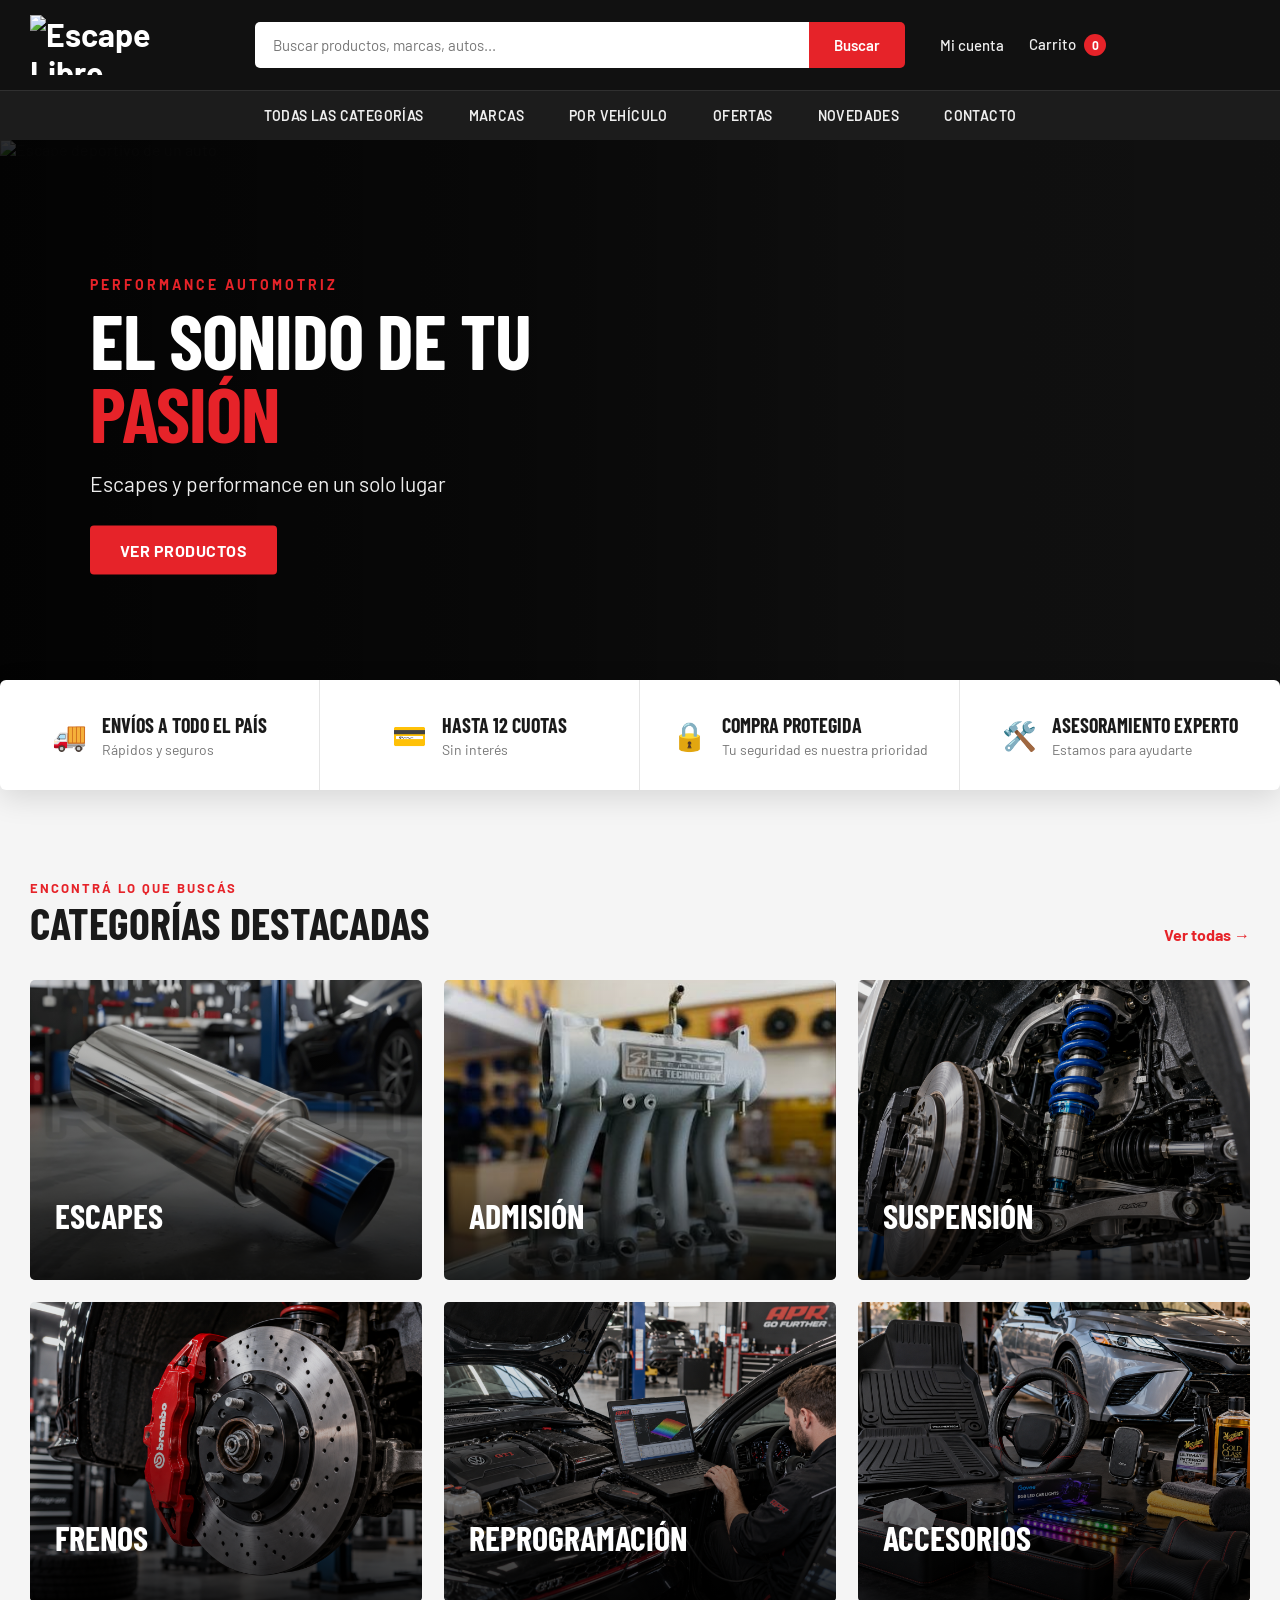
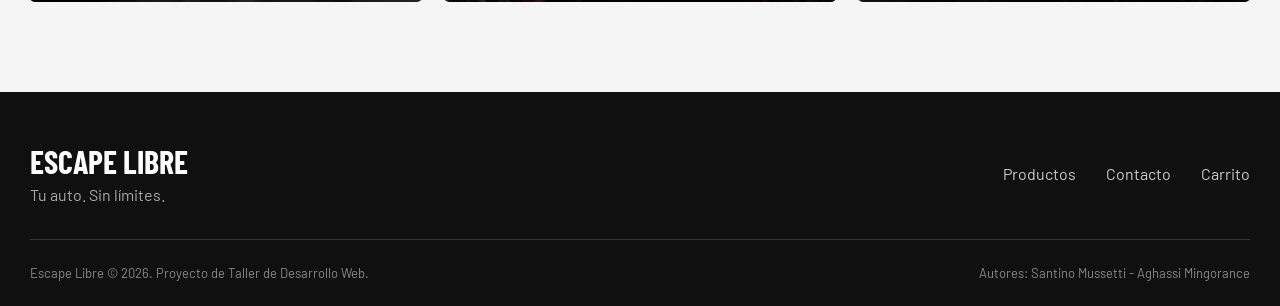
==== primera-entrega/index.html @ 4a18a271 "Correccion imagenes" ====
<!DOCTYPE html>
<html lang="es">

<head>
    <meta charset="UTF-8">

    <meta
        name="viewport"
        content="width=device-width, initial-scale=1.0"
    >

    <meta
        name="author"
        content="Santino Mussetti - Aghassi Mingorance"
    >

    <meta
        name="description"
        content="Escape Libre: tienda online de partes de autos para modificaciones. Escapes, admisión, suspensión, frenos, reprogramación y accesorios."
    >

    <meta
        name="keywords"
        content="partes de autos, modificaciones, tuning, escapes, suspensión, frenos, accesorios"
    >

    <title>Escape Libre | Tu auto. Sin límites</title>

    <link
        rel="icon"
        type="image/png"
        href="imagenes/favicon.png"
    >

    <link
        rel="preconnect"
        href="https://fonts.googleapis.com"
    >

    <link
        rel="preconnect"
        href="https://fonts.gstatic.com"
        crossorigin
    >

    <link
        href="https://fonts.googleapis.com/css2?family=Barlow+Condensed:wght@600;700&family=Barlow:wght@400;500;600;700&display=swap"
        rel="stylesheet"
    >

    <link
        rel="stylesheet"
        href="styles.css"
    >
</head>


<body>

    <div id="contenedor">


        <!-- HEADER -->

        <header id="cabecera">

            <div class="barra-superior">

                <h1 class="logo">

                    <a href="index.html">

                        <img
                            src="imagenes/logo-escape-libre.png"
                            alt="Escape Libre"
                        >

                    </a>

                </h1>


                <div class="buscador">

                    <label
                        class="solo-lectores"
                        for="busqueda"
                    >
                        Buscar productos, marcas o autos
                    </label>

                    <input
                        type="text"
                        id="busqueda"
                        name="busqueda"
                        placeholder="Buscar productos, marcas, autos..."
                    >

                    <button type="button">
                        Buscar
                    </button>

                </div>


                <div class="acciones">

                    <a href="contacto.html">
                        Mi cuenta
                    </a>

                    <a href="carrito.html">

                        Carrito

                        <span id="contador-carrito">
                            0
                        </span>

                    </a>

                </div>

            </div>


            <nav id="menu">

                <a href="catalogo.html">
                    Todas las categorías
                </a>

                <a href="catalogo.html">
                    Marcas
                </a>

                <a href="catalogo.html">
                    Por vehículo
                </a>

                <a href="catalogo.html">
                    Ofertas
                </a>

                <a href="catalogo.html">
                    Novedades
                </a>

                <a href="contacto.html">
                    Contacto
                </a>

            </nav>

        </header>



        <!-- CONTENIDO PRINCIPAL -->

        <main>


            <!-- PORTADA -->

            <section id="portada">

                <div class="portada-imagen">

                    <img
                        src="imagenes/banner-escapes-portada.jpg"
                        alt="Escape deportivo de un auto"
                    >

                </div>


                <div class="portada-overlay"></div>


                <div class="portada-texto">

                    <p class="portada-subtitulo">
                        PERFORMANCE AUTOMOTRIZ
                    </p>

                    <h2>
                        El sonido de tu
                        <span class="resaltado">
                            pasión
                        </span>
                    </h2>

                    <p class="portada-descripcion">
                        Escapes y performance en un solo lugar
                    </p>

                    <a
                        class="boton"
                        href="catalogo.html"
                    >
                        Ver productos
                    </a>

                </div>

            </section>



            <!-- BENEFICIOS -->

            <section id="beneficios">

                <div class="beneficio">

                    <div class="beneficio-icono">
                        🚚
                    </div>

                    <div>

                        <h3>
                            Envíos a todo el país
                        </h3>

                        <p>
                            Rápidos y seguros
                        </p>

                    </div>

                </div>


                <div class="beneficio">

                    <div class="beneficio-icono">
                        💳
                    </div>

                    <div>

                        <h3>
                            Hasta 12 cuotas
                        </h3>

                        <p>
                            Sin interés
                        </p>

                    </div>

                </div>


                <div class="beneficio">

                    <div class="beneficio-icono">
                        🔒
                    </div>

                    <div>

                        <h3>
                            Compra protegida
                        </h3>

                        <p>
                            Tu seguridad es nuestra prioridad
                        </p>

                    </div>

                </div>


                <div class="beneficio">

                    <div class="beneficio-icono">
                        🛠️
                    </div>

                    <div>

                        <h3>
                            Asesoramiento experto
                        </h3>

                        <p>
                            Estamos para ayudarte
                        </p>

                    </div>

                </div>

            </section>



            <!-- CATEGORIAS -->

            <section id="categorias">

                <div class="encabezado-seccion">

                    <div>

                        <p class="etiqueta-seccion">
                            ENCONTRÁ LO QUE BUSCÁS
                        </p>

                        <h2>
                            Categorías destacadas
                        </h2>

                    </div>


                    <a
                        class="ver-todas"
                        href="catalogo.html"
                    >
                        Ver todas →
                    </a>

                </div>



                <div class="categorias-lista">


                    <!-- ESCAPES -->

                    <a
                        class="categoria"
                        href="catalogo.html"
                    >

                        <img
                            src="imagenes/Categoria Escape.png"
                            alt="Escapes deportivos"
                        >

                        <div class="categoria-sombra"></div>

                        <div class="categoria-contenido">

                            <h3>
                                Escapes
                            </h3>

                            <p>
                                Ver productos →
                            </p>

                        </div>

                    </a>



                    <!-- ADMISION -->

                    <a
                        class="categoria"
                        href="catalogo.html"
                    >

                        <img
                            src="imagenes/Categoria Admision.png"
                            alt="Admisión deportiva"
                            >

                        <div class="categoria-sombra"></div>

                        <div class="categoria-contenido">

                            <h3>
                                Admisión
                            </h3>

                            <p>
                                Ver productos →
                            </p>

                        </div>

                    </a>



                    <!-- SUSPENSION -->

                    <a
                        class="categoria"
                        href="catalogo.html"
                    >

                        <img
                            src="imagenes/Categoria Suspension.png"
                            alt="Suspensión deportiva"
                        >

                        <div class="categoria-sombra"></div>

                        <div class="categoria-contenido">

                            <h3>
                                Suspensión
                            </h3>

                            <p>
                                Ver productos →
                            </p>

                        </div>

                    </a>



                    <!-- FRENOS -->

                    <a
                        class="categoria"
                        href="catalogo.html"
                    >

                        <img
                            src="imagenes/Categoria Frenos.png"
                            alt="Sistema de frenos deportivos"
                        >

                        <div class="categoria-sombra"></div>

                        <div class="categoria-contenido">

                            <h3>
                                Frenos
                            </h3>

                            <p>
                                Ver productos →
                            </p>

                        </div>

                    </a>



                    <!-- REPROGRAMACION -->

                    <a
                        class="categoria"
                        href="catalogo.html"
                    >

                        <img
                            src="imagenes/Categoria Reprogramación.png"
                            alt="Reprogramación de motor"
                        >

                        <div class="categoria-sombra"></div>

                        <div class="categoria-contenido">

                            <h3>
                                Reprogramación
                            </h3>

                            <p>
                                Ver productos →
                            </p>

                        </div>

                    </a>



                    <!-- ACCESORIOS -->

                    <a
                        class="categoria"
                        href="catalogo.html"
                    >

                        <img
                            src="imagenes/Categoria Accesorios.png"
                            alt="Accesorios para autos"
                        >

                        <div class="categoria-sombra"></div>

                        <div class="categoria-contenido">

                            <h3>
                                Accesorios
                            </h3>

                            <p>
                                Ver productos →
                            </p>

                        </div>

                    </a>


                </div>

            </section>


        </main>



        <!-- FOOTER -->

        <footer id="pie">

            <div class="footer-contenido">

                <div>

                    <h3>
                        Escape Libre
                    </h3>

                    <p>
                        Tu auto. Sin límites.
                    </p>

                </div>


                <div class="footer-links">

                    <a href="catalogo.html">
                        Productos
                    </a>

                    <a href="contacto.html">
                        Contacto
                    </a>

                    <a href="carrito.html">
                        Carrito
                    </a>

                </div>

            </div>


            <div class="footer-inferior">

                <p>
                    Escape Libre &copy; 2026.
                    Proyecto de Taller de Desarrollo Web.
                </p>

                <p>
                    Autores:
                    Santino Mussetti - Aghassi Mingorance
                </p>

            </div>

        </footer>


    </div>

</body>

</html>
---- primera-entrega/styles.css ----
/* =========================================
   ESTILOS GENERALES
========================================= */

* {
    margin: 0;
    padding: 0;
    box-sizing: border-box;
}


html {
    scroll-behavior: smooth;
}


body {

    font-family: "Barlow", sans-serif;

    background-color: #f5f5f5;

    color: #1a1a1a;

}


a {

    text-decoration: none;

    color: inherit;

}


img {

    display: block;

    max-width: 100%;

}


button,
input {

    font-family: inherit;

}


#contenedor {

    width: 100%;

    min-height: 100vh;

}


.solo-lectores {

    position: absolute;

    width: 1px;

    height: 1px;

    padding: 0;

    margin: -1px;

    overflow: hidden;

    clip: rect(0, 0, 0, 0);

    white-space: nowrap;

    border: 0;

}



/* =========================================
   HEADER
========================================= */

#cabecera {

    background-color: #111111;

    color: white;

}


.barra-superior {

    max-width: 1300px;

    margin: 0 auto;

    min-height: 90px;

    padding: 15px 30px;

    display: flex;

    align-items: center;

    gap: 35px;

}



/* LOGO */

.logo {

    width: 190px;

    flex-shrink: 0;

}


.logo img {

    width: 100%;

    max-height: 60px;

    object-fit: contain;

}



/* =========================================
   BUSCADOR
========================================= */

.buscador {

    flex: 1;

    display: flex;

    max-width: 650px;

}


.buscador input {

    width: 100%;

    padding: 14px 18px;

    border: none;

    outline: none;

    background-color: white;

    color: #222;

    border-radius: 5px 0 0 5px;

    font-size: 15px;

}


.buscador input::placeholder {

    color: #777;

}


.buscador button {

    padding: 14px 25px;

    border: none;

    background-color: #e62329;

    color: white;

    font-size: 15px;

    font-weight: 600;

    cursor: pointer;

    border-radius: 0 5px 5px 0;

    transition: background-color 0.2s;

}


.buscador button:hover {

    background-color: #c8181e;

}



/* =========================================
   CUENTA Y CARRITO
========================================= */

.acciones {

    display: flex;

    align-items: center;

    gap: 25px;

    white-space: nowrap;

}


.acciones a {

    color: #eeeeee;

    font-size: 15px;

    font-weight: 500;

    transition: color 0.2s;

}


.acciones a:hover {

    color: #e62329;

}


#contador-carrito {

    display: inline-flex;

    align-items: center;

    justify-content: center;

    min-width: 22px;

    height: 22px;

    margin-left: 5px;

    padding: 3px 6px;

    border-radius: 50%;

    background-color: #e62329;

    color: white;

    font-size: 12px;

    font-weight: 700;

}



/* =========================================
   MENU
========================================= */

#menu {

    min-height: 50px;

    padding: 0 25px;

    background-color: #1c1c1c;

    border-top: 1px solid #303030;

    display: flex;

    align-items: center;

    justify-content: center;

    gap: 45px;

}


#menu a {

    position: relative;

    padding: 16px 0;

    color: #eeeeee;

    font-size: 14px;

    font-weight: 600;

    text-transform: uppercase;

    letter-spacing: 0.4px;

    transition: color 0.2s;

}


#menu a:hover {

    color: #e62329;

}


#menu a::after {

    content: "";

    position: absolute;

    left: 0;

    bottom: 10px;

    width: 0;

    height: 2px;

    background-color: #e62329;

    transition: width 0.25s;

}


#menu a:hover::after {

    width: 100%;

}



/* =========================================
   PORTADA
========================================= */

#portada {

    position: relative;

    width: 100%;

    height: 570px;

    overflow: hidden;

    background-color: #111;

}


.portada-imagen {

    width: 100%;

    height: 100%;

}


.portada-imagen img {

    width: 100%;

    height: 100%;

    object-fit: cover;

    object-position: center;

}


.portada-overlay {

    position: absolute;

    inset: 0;

    background:
        linear-gradient(
            90deg,
            rgba(0, 0, 0, 0.82) 0%,
            rgba(0, 0, 0, 0.55) 38%,
            rgba(0, 0, 0, 0.15) 70%,
            rgba(0, 0, 0, 0.05) 100%
        );

}


.portada-texto {

    position: absolute;

    top: 50%;

    left: max(7%, calc((100% - 1300px) / 2 + 30px));

    transform: translateY(-50%);

    max-width: 700px;

    color: white;

    z-index: 2;

}


.portada-subtitulo {

    margin-bottom: 10px;

    color: #e62329;

    font-size: 14px;

    font-weight: 700;

    letter-spacing: 3px;

}


.portada-texto h2 {

    max-width: 700px;

    font-family: "Barlow Condensed", sans-serif;

    font-size: clamp(48px, 6vw, 82px);

    line-height: 0.95;

    text-transform: uppercase;

    letter-spacing: -1px;

}


.resaltado {

    display: block;

    color: #e62329;

}


.portada-descripcion {

    margin: 22px 0 30px;

    color: #eeeeee;

    font-size: 21px;

}


.boton {

    display: inline-block;

    padding: 15px 30px;

    background-color: #e62329;

    color: white;

    border-radius: 4px;

    font-weight: 700;

    text-transform: uppercase;

    letter-spacing: 0.5px;

    transition:
        background-color 0.2s,
        transform 0.2s;

}


.boton:hover {

    background-color: #c8181e;

    transform: translateY(-2px);

}



/* =========================================
   BENEFICIOS
========================================= */

#beneficios {

    max-width: 1300px;

    margin: -30px auto 0;

    position: relative;

    z-index: 3;

    display: grid;

    grid-template-columns: repeat(4, 1fr);

    background-color: white;

    border-radius: 6px;

    box-shadow:
        0 8px 30px rgba(0, 0, 0, 0.12);

}


.beneficio {

    min-height: 110px;

    padding: 25px;

    display: flex;

    align-items: center;

    justify-content: center;

    gap: 15px;

    border-right:
        1px solid #e5e5e5;

}


.beneficio:last-child {

    border-right: none;

}


.beneficio-icono {

    font-size: 28px;

}


.beneficio h3 {

    margin-bottom: 4px;

    font-family: "Barlow Condensed", sans-serif;

    font-size: 20px;

    text-transform: uppercase;

}


.beneficio p {

    color: #777;

    font-size: 14px;

}



/* =========================================
   CATEGORIAS
========================================= */

#categorias {

    max-width: 1300px;

    margin: 0 auto;

    padding: 90px 30px;

}


.encabezado-seccion {

    margin-bottom: 35px;

    display: flex;

    justify-content: space-between;

    align-items: flex-end;

    gap: 20px;

}


.etiqueta-seccion {

    margin-bottom: 5px;

    color: #e62329;

    font-size: 13px;

    font-weight: 700;

    letter-spacing: 2px;

}


.encabezado-seccion h2 {

    font-family: "Barlow Condensed", sans-serif;

    font-size: 44px;

    line-height: 1;

    text-transform: uppercase;

}


.ver-todas {

    color: #e62329;

    font-weight: 700;

    transition: color 0.2s;

}


.ver-todas:hover {

    color: #b91419;

}



/* =========================================
   GRILLA DE CATEGORIAS
========================================= */

.categorias-lista {

    display: grid;

    grid-template-columns: repeat(3, 1fr);

    gap: 22px;

}


.categoria {

    position: relative;

    height: 300px;

    overflow: hidden;

    background-color: #111;

    border-radius: 5px;

}


.categoria img {

    width: 100%;

    height: 100%;

    object-fit: cover;

    transition:
        transform 0.4s ease,
        filter 0.4s ease;

}


.categoria:hover img {

    transform: scale(1.07);

    filter: brightness(1.05);

}


.categoria-sombra {

    position: absolute;

    inset: 0;

    background:
        linear-gradient(
            0deg,
            rgba(0, 0, 0, 0.85) 0%,
            rgba(0, 0, 0, 0.18) 60%,
            rgba(0, 0, 0, 0.05) 100%
        );

}


.categoria-contenido {

    position: absolute;

    left: 25px;

    bottom: 25px;

    z-index: 2;

    color: white;

}


.categoria-contenido h3 {

    margin-bottom: 5px;

    font-family: "Barlow Condensed", sans-serif;

    font-size: 34px;

    line-height: 1;

    text-transform: uppercase;

}


.categoria-contenido p {

    color: #eeeeee;

    font-size: 14px;

    font-weight: 600;

    opacity: 0;

    transform: translateY(8px);

    transition:
        opacity 0.25s,
        transform 0.25s;

}


.categoria:hover .categoria-contenido p {

    opacity: 1;

    transform: translateY(0);

}



/* =========================================
   FOOTER
========================================= */

#pie {

    padding: 50px 30px 25px;

    background-color: #101010;

    color: white;

}


.footer-contenido {

    max-width: 1300px;

    margin: 0 auto 35px;

    display: flex;

    justify-content: space-between;

    align-items: center;

    gap: 30px;

}


.footer-contenido h3 {

    font-family: "Barlow Condensed", sans-serif;

    font-size: 32px;

    text-transform: uppercase;

}


.footer-contenido p {

    margin-top: 5px;

    color: #aaaaaa;

}


.footer-links {

    display: flex;

    gap: 30px;

}


.footer-links a {

    color: #cccccc;

    transition: color 0.2s;

}


.footer-links a:hover {

    color: #e62329;

}


.footer-inferior {

    max-width: 1300px;

    margin: 0 auto;

    padding-top: 25px;

    border-top: 1px solid #333;

    display: flex;

    justify-content: space-between;

    gap: 20px;

    color: #888;

    font-size: 13px;

}



/* =========================================
   TABLETS
========================================= */

@media (max-width: 1000px) {

    .barra-superior {

        flex-wrap: wrap;

    }


    .logo {

        width: 160px;

    }


    .buscador {

        order: 3;

        max-width: none;

        flex-basis: 100%;

    }


    .acciones {

        margin-left: auto;

    }


    #menu {

        flex-wrap: wrap;

        gap: 25px;

    }


    #portada {

        height: 500px;

    }


    #beneficios {

        margin: 0;

        grid-template-columns:
            repeat(2, 1fr);

        border-radius: 0;

    }


    .beneficio {

        border-bottom:
            1px solid #e5e5e5;

    }


    .categorias-lista {

        grid-template-columns:
            repeat(2, 1fr);

    }

}



/* =========================================
   CELULARES
========================================= */

@media (max-width: 650px) {

    .barra-superior {

        padding: 15px 20px;

        gap: 15px;

    }


    .logo {

        width: 140px;

    }


    .acciones {

        gap: 12px;

    }


    .acciones a {

        font-size: 13px;

    }


    #menu {

        justify-content: flex-start;

        overflow-x: auto;

        flex-wrap: nowrap;

        gap: 25px;

        padding: 0 20px;

    }


    #menu a {

        flex-shrink: 0;

    }


    #portada {

        height: 480px;

    }


    .portada-texto {

        left: 25px;

        right: 25px;

    }


    .portada-texto h2 {

        font-size: 52px;

    }


    .portada-descripcion {

        font-size: 18px;

    }


    #beneficios {

        grid-template-columns: 1fr;

    }


    .beneficio {

        justify-content: flex-start;

        border-right: none;

        min-height: 90px;

    }


    #categorias {

        padding: 60px 20px;

    }


    .encabezado-seccion {

        align-items: flex-start;

        flex-direction: column;

    }


    .encabezado-seccion h2 {

        font-size: 36px;

    }


    .categorias-lista {

        grid-template-columns: 1fr;

    }


    .categoria {

        height: 260px;

    }


    .categoria-contenido p {

        opacity: 1;

        transform: none;

    }


    .footer-contenido {

        flex-direction: column;

        align-items: flex-start;

    }


    .footer-links {

        flex-wrap: wrap;

    }


    .footer-inferior {

        flex-direction: column;

    }

}
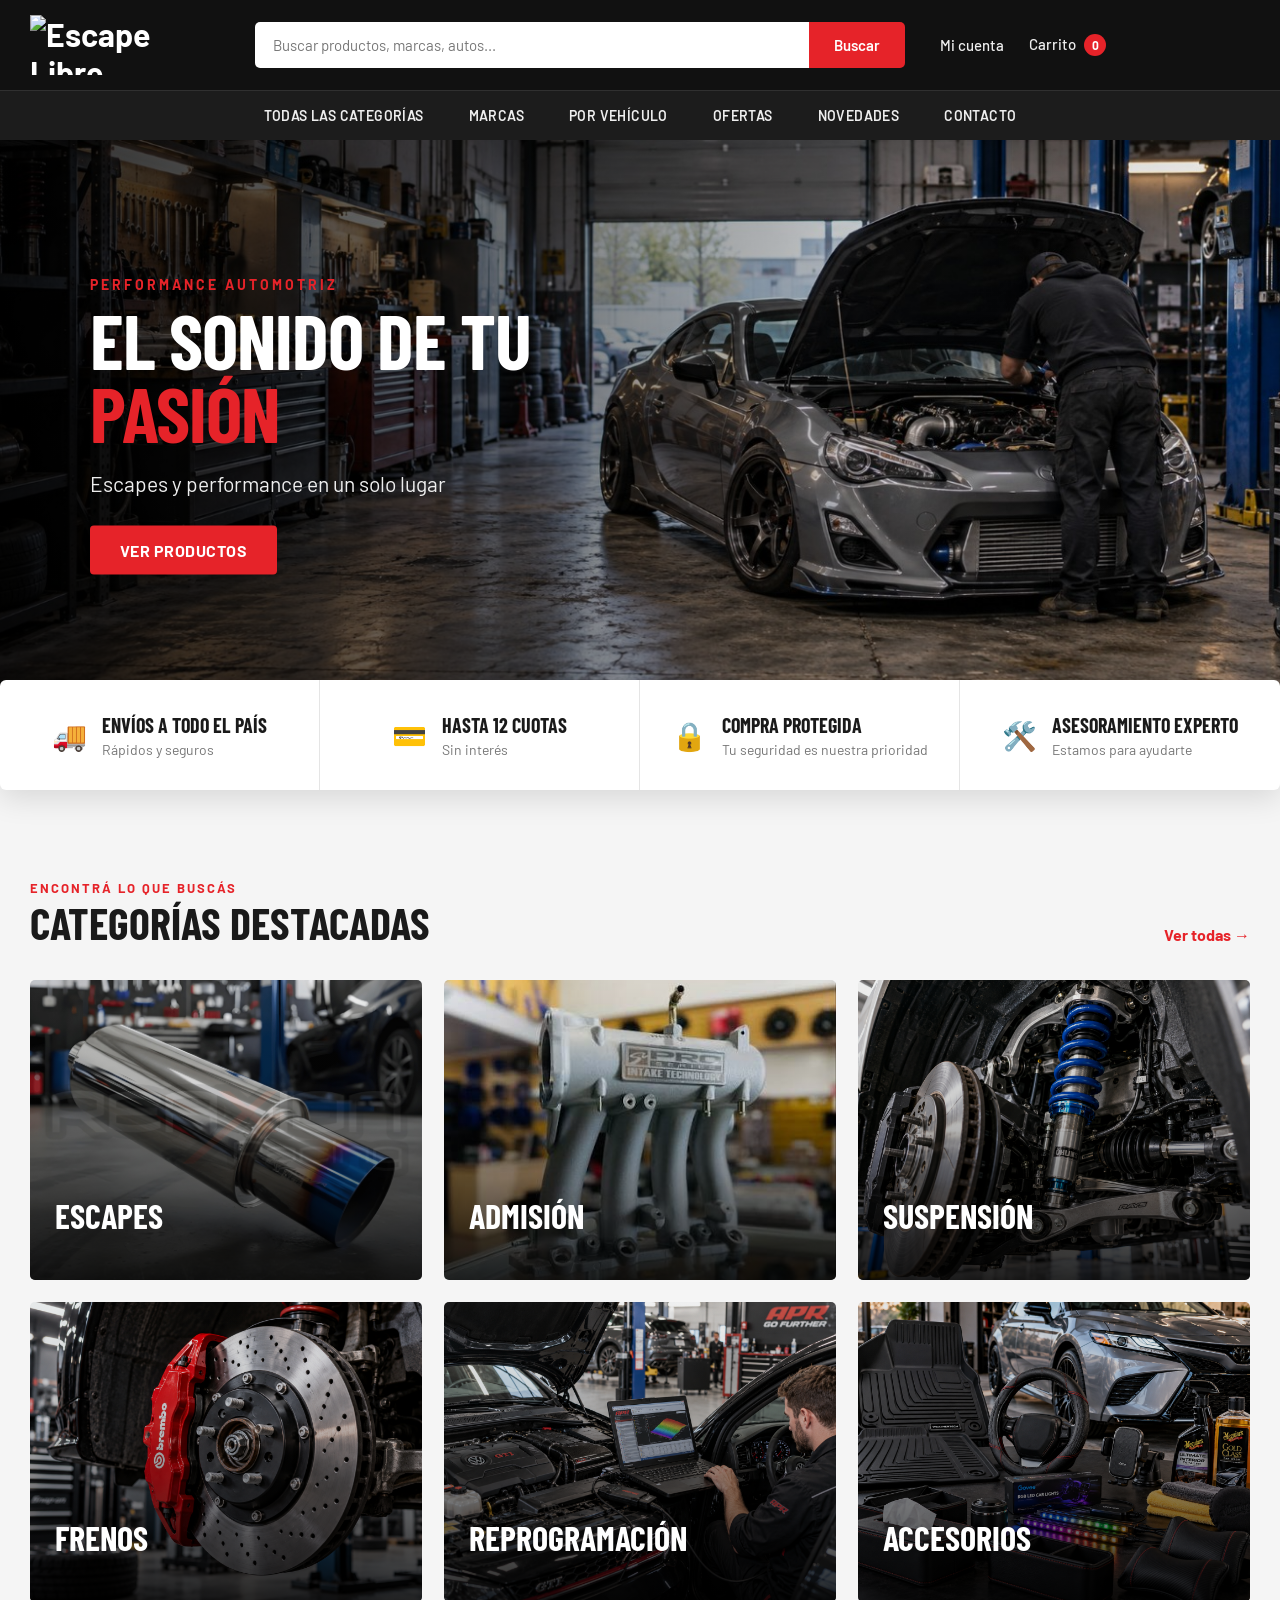
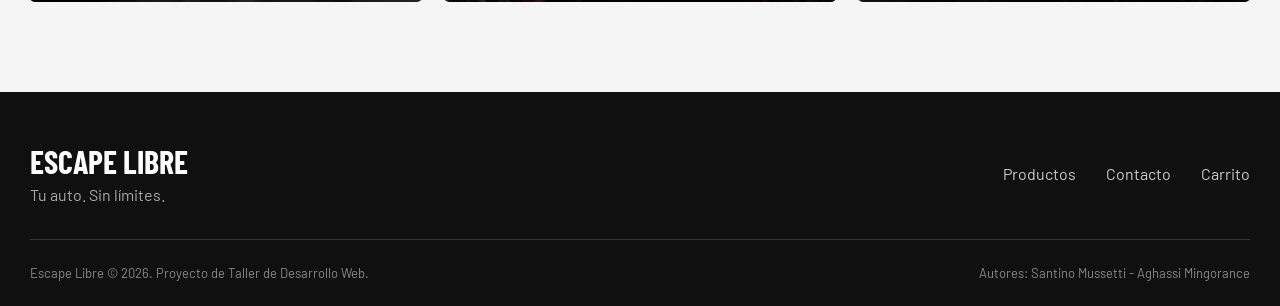
==== commit 3ac15af5: "Funciones js-Boton busqueda" ====
--- a/primera-entrega/index.html
+++ b/primera-entrega/index.html
@@ -52,6 +52,7 @@
         rel="stylesheet"
         href="styles.css"
     >
+    <script src="Funciones.js"></script>
 </head>
 
 
@@ -96,7 +97,7 @@
                         placeholder="Buscar productos, marcas, autos..."
                     >
 
-                    <button type="button">
+                    <button type="button" onclick="realizarBusqueda()">
                         Buscar
                     </button>
 
@@ -168,7 +169,7 @@
                 <div class="portada-imagen">
 
                     <img
-                        src="imagenes/banner-escapes-portada.jpg"
+                        src="imagenes/Portada taller.png"
                         alt="Escape deportivo de un auto"
                     >
 
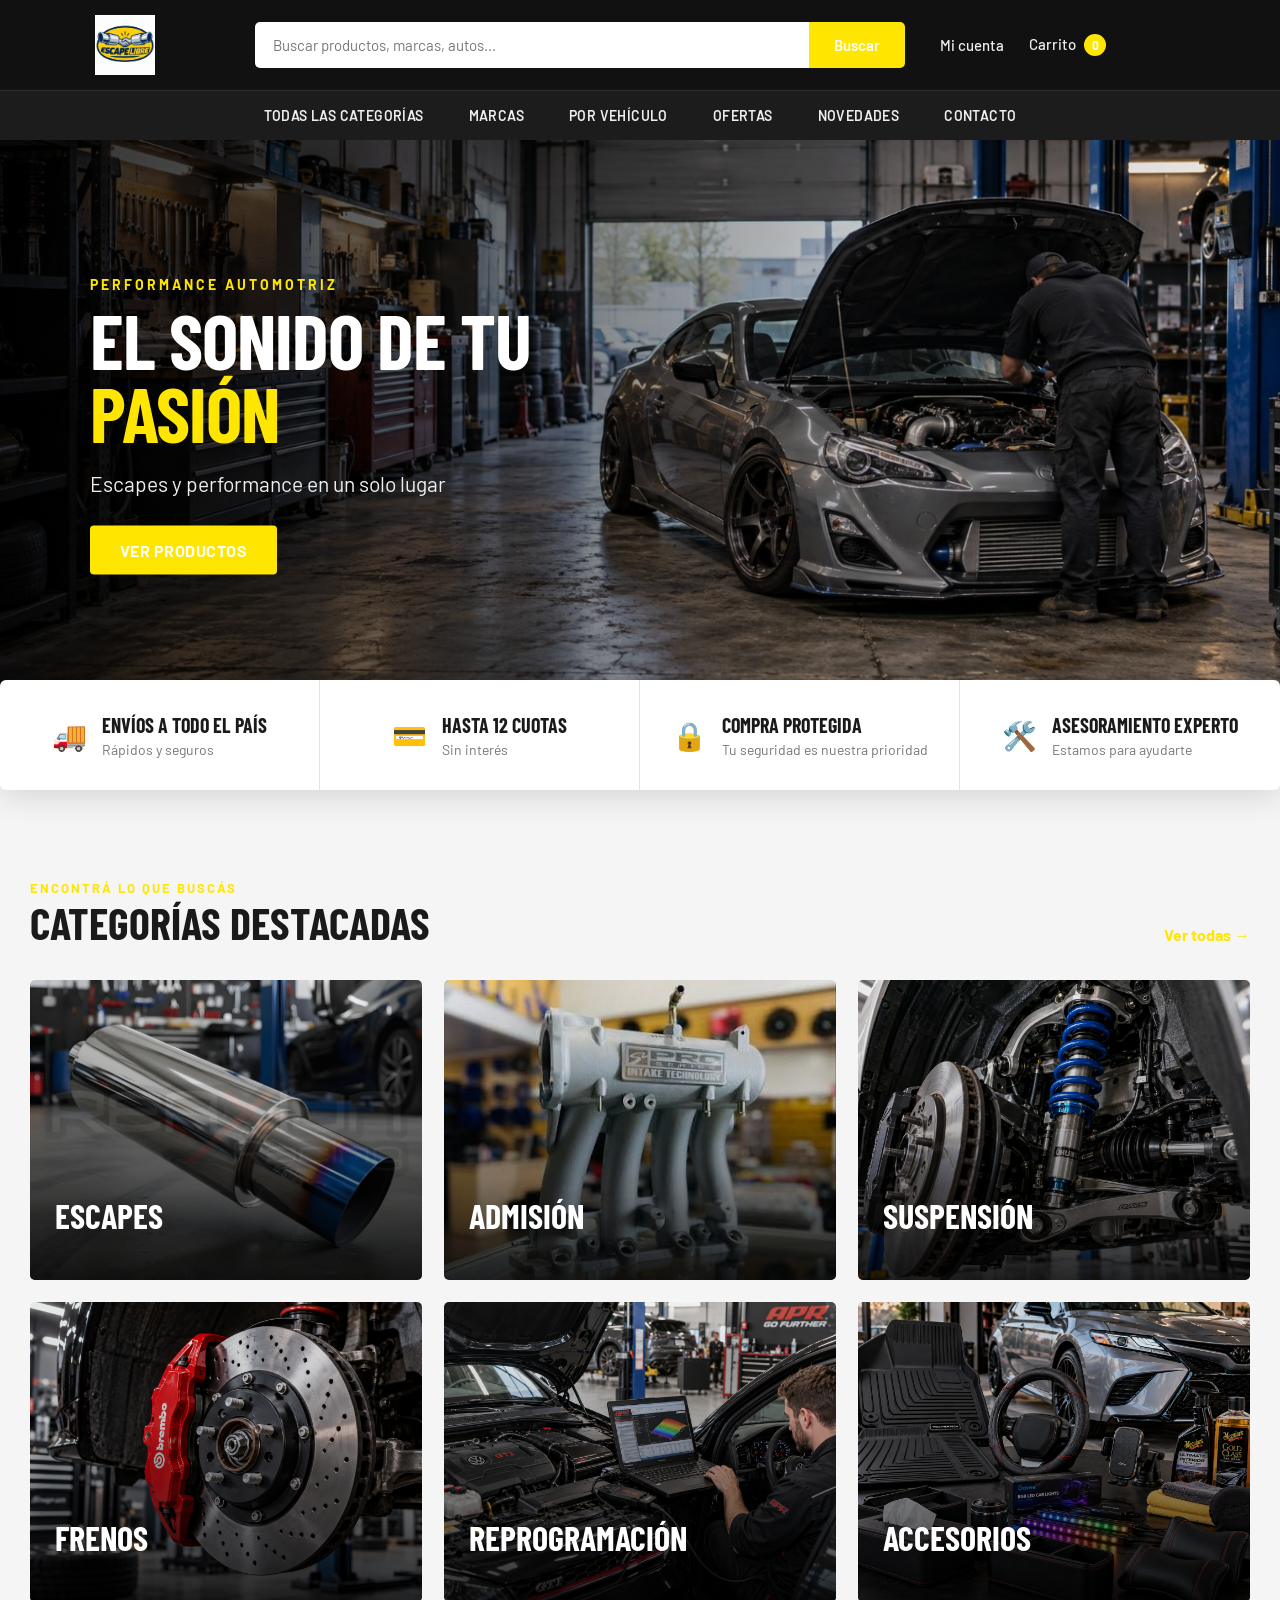
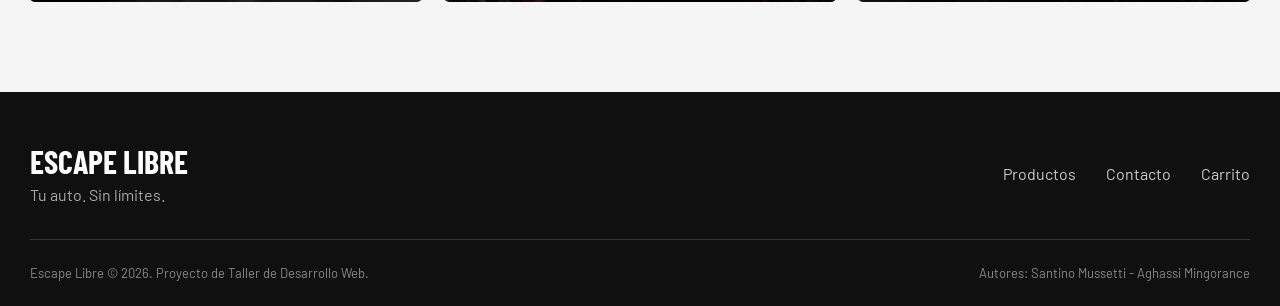
==== commit 26aceee9: "Fix: Problema con Logo, Agregamos Size y Max lenght al buscador" ====
--- a/primera-entrega/index.html
+++ b/primera-entrega/index.html
@@ -30,6 +30,7 @@
         rel="icon"
         type="image/png"
         href="imagenes/favicon.png"
+        href="imagenes/Logo Escape Libre.png"
     >
 
     <link
@@ -60,9 +61,6 @@
 
     <div id="contenedor">
 
-
-        <!-- HEADER -->
-
         <header id="cabecera">
 
             <div class="barra-superior">
@@ -72,7 +70,7 @@
                     <a href="index.html">
 
                         <img
-                            src="imagenes/logo-escape-libre.png"
+                            src="imagenes/Logo Escape Libre.png"
                             alt="Escape Libre"
                         >
 
@@ -94,6 +92,8 @@
                         type="text"
                         id="busqueda"
                         name="busqueda"
+                        size="30"
+                        maxlength="60"
                         placeholder="Buscar productos, marcas, autos..."
                     >
 
@@ -156,13 +156,7 @@
         </header>
 
 
-
-        <!-- CONTENIDO PRINCIPAL -->
-
         <main>
-
-
-            <!-- PORTADA -->
 
             <section id="portada">
 
@@ -208,9 +202,6 @@
             </section>
 
 
-
-            <!-- BENEFICIOS -->
-
             <section id="beneficios">
 
                 <div class="beneficio">
@@ -299,9 +290,6 @@
             </section>
 
 
-
-            <!-- CATEGORIAS -->
-
             <section id="categorias">
 
                 <div class="encabezado-seccion">
@@ -329,11 +317,7 @@
                 </div>
 
 
-
                 <div class="categorias-lista">
-
-
-                    <!-- ESCAPES -->
 
                     <a
                         class="categoria"
@@ -362,9 +346,6 @@
                     </a>
 
 
-
-                    <!-- ADMISION -->
-
                     <a
                         class="categoria"
                         href="catalogo.html"
@@ -373,7 +354,7 @@
                         <img
                             src="imagenes/Categoria Admision.png"
                             alt="Admisión deportiva"
-                            >
+                        >
 
                         <div class="categoria-sombra"></div>
 
@@ -392,9 +373,6 @@
                     </a>
 
 
-
-                    <!-- SUSPENSION -->
-
                     <a
                         class="categoria"
                         href="catalogo.html"
@@ -422,9 +400,6 @@
                     </a>
 
 
-
-                    <!-- FRENOS -->
-
                     <a
                         class="categoria"
                         href="catalogo.html"
@@ -452,9 +427,6 @@
                     </a>
 
 
-
-                    <!-- REPROGRAMACION -->
-
                     <a
                         class="categoria"
                         href="catalogo.html"
@@ -482,9 +454,6 @@
                     </a>
 
 
-
-                    <!-- ACCESORIOS -->
-
                     <a
                         class="categoria"
                         href="catalogo.html"
@@ -511,17 +480,12 @@
 
                     </a>
 
-
                 </div>
 
             </section>
 
-
         </main>
 
-
-
-        <!-- FOOTER -->
 
         <footer id="pie">
 
@@ -575,9 +539,8 @@
 
         </footer>
 
-
     </div>
 
 </body>
 
-</html>+</html>
--- a/primera-entrega/styles.css
+++ b/primera-entrega/styles.css
@@ -189,7 +189,7 @@
 
     border: none;
 
-    background-color: #e62329;
+    background-color: #ffe600;
 
     color: white;
 
@@ -208,7 +208,7 @@
 
 .buscador button:hover {
 
-    background-color: #c8181e;
+    background-color: #f0d400;
 
 }
 
@@ -246,7 +246,7 @@
 
 .acciones a:hover {
 
-    color: #e62329;
+    color: #ffe600;
 
 }
 
@@ -269,7 +269,7 @@
 
     border-radius: 50%;
 
-    background-color: #e62329;
+    background-color: #ffe600;
 
     color: white;
 
@@ -329,7 +329,7 @@
 
 #menu a:hover {
 
-    color: #e62329;
+    color: #ffe600;
 
 }
 
@@ -348,7 +348,7 @@
 
     height: 2px;
 
-    background-color: #e62329;
+    background-color: #ffe600;
 
     transition: width 0.25s;
 
@@ -445,7 +445,7 @@
 
     margin-bottom: 10px;
 
-    color: #e62329;
+    color: #ffe600;
 
     font-size: 14px;
 
@@ -477,7 +477,7 @@
 
     display: block;
 
-    color: #e62329;
+    color: #ffe600;
 
 }
 
@@ -499,7 +499,7 @@
 
     padding: 15px 30px;
 
-    background-color: #e62329;
+    background-color: #ffe600;
 
     color: white;
 
@@ -647,7 +647,7 @@
 
     margin-bottom: 5px;
 
-    color: #e62329;
+    color: #ffe600;
 
     font-size: 13px;
 
@@ -673,7 +673,7 @@
 
 .ver-todas {
 
-    color: #e62329;
+    color: #ffe600;
 
     font-weight: 700;
 
@@ -684,7 +684,7 @@
 
 .ver-todas:hover {
 
-    color: #b91419;
+    color: #f0d400;
 
 }
 
@@ -892,7 +892,7 @@
 
 .footer-links a:hover {
 
-    color: #e62329;
+    color: #ffe600;
 
 }
 
@@ -1180,4 +1180,499 @@
 
     }
 
-}+}
+
+<<<<<<< HEAD
+.contenido-carrito {
+    padding: 16px 24px 32px;
+}
+
+.migas {
+    margin-bottom: 8px;
+    font-size: 0.85rem;
+    color: var(--gris-texto);
+}
+
+.migas a:hover {
+    text-decoration: underline;
+}
+
+#titulo-carrito {
+    margin-bottom: 16px;
+    font-size: 1.8rem;
+}
+
+.carrito-columnas {
+    display: grid;
+    grid-template-columns: 2fr 1fr;
+=======
+/*CATALOGO*/
+.producto {
+    width: 100%;
+    max-width: 320px;
+    padding: 16px;
+    background-color: #ffffff;
+    border-radius: 8px;
+}
+
+.producto-imagen {
+    width: 100%;
+    height: 220px;
+    object-fit: cover;
+    border-radius: 6px;
+}
+
+.productos-lista {
+    display: grid;
+    grid-template-columns: repeat(auto-fit, minmax(250px, 320px));
+    gap: 24px;
+}
+
+.producto-precio {
+    margin-top: 12px;
+    font-size: 1.25rem;
+    font-weight: 700;
+}
+
+.producto-boton {
+    width: 100%;
+    margin-top: 12px;
+    padding: 12px 16px;
+    border: none;
+    background-color: #ffd600;
+    color: #111111;
+    font-weight: 700;
+    text-transform: uppercase;
+    cursor: pointer;
+}
+
+.catalogo-contenido {
+    display: grid;
+    grid-template-columns: 220px 1fr;
+>>>>>>> origin/aghassi
+    gap: 24px;
+    align-items: start;
+}
+
+<<<<<<< HEAD
+#lista-productos {
+    display: flex;
+    flex-direction: column;
+    gap: 12px;
+}
+
+.producto-carrito {
+    display: grid;
+    grid-template-columns: 90px 1fr auto auto;
+    gap: 16px;
+    align-items: center;
+    padding: 12px;
+    border-radius: 6px;
+    background-color: var(--gris);
+}
+
+.producto-carrito img {
+    width: 90px;
+    height: 70px;
+    object-fit: contain;
+}
+
+.producto-datos h3 {
+    font-size: 1.2rem;
+}
+
+.producto-precio {
+    margin: 0;
+    font-weight: 700;
+}
+
+.cantidad {
+    display: flex;
+    align-items: center;
+}
+
+.cantidad button {
+    width: 34px;
+    height: 34px;
+    border: 1px solid #cccccc;
+    font-size: 1.1rem;
+    background-color: var(--blanco);
+    cursor: pointer;
+}
+
+.cantidad button:hover {
+    background-color: var(--amarillo);
+}
+
+.cantidad input {
+    width: 48px;
+    height: 34px;
+    border: 1px solid #cccccc;
+    border-right: none;
+    border-left: none;
+    font-family: inherit;
+    font-size: 1rem;
+    text-align: center;
+}
+
+.eliminar {
+    border: none;
+    font-family: inherit;
+    color: var(--gris-texto);
+    text-decoration: underline;
+    background: none;
+    cursor: pointer;
+}
+
+.eliminar:hover {
+    color: #f0d400;
+}
+
+#resumen {
+    padding: 20px;
+    border-top: 4px solid var(--amarillo);
+    border-radius: 6px;
+    background-color: var(--gris);
+}
+
+#resumen h3 {
+    margin-bottom: 12px;
+    font-size: 1.4rem;
+}
+
+.fila-resumen {
+    display: flex;
+    justify-content: space-between;
+    padding: 6px 0;
+}
+
+.fila-total {
+    margin-top: 8px;
+    padding-top: 12px;
+    border-top: 1px solid #cccccc;
+    font-size: 1.3rem;
+    font-weight: 700;
+}
+
+.calculo-envio {
+    margin: 8px 0 12px;
+}
+
+.calculo-envio label {
+    display: block;
+    margin-bottom: 4px;
+    font-size: 0.9rem;
+}
+
+.calculo-envio div {
+    display: flex;
+    gap: 8px;
+}
+
+.calculo-envio input {
+    flex: 1;
+    min-width: 0;
+    padding: 8px;
+    border: 1px solid #cccccc;
+    border-radius: 4px;
+    font-family: inherit;
+}
+
+.boton-secundario {
+    padding: 8px 12px;
+    border: 2px solid var(--negro);
+    border-radius: 4px;
+    font-family: inherit;
+    font-weight: 700;
+    background-color: var(--blanco);
+    cursor: pointer;
+}
+
+.boton-secundario:hover {
+    background-color: var(--amarillo);
+}
+
+button.boton {
+    display: block;
+    width: 100%;
+    margin-top: 8px;
+    border: none;
+    font-family: inherit;
+    font-size: 1rem;
+    cursor: pointer;
+}
+
+.seguir {
+    display: block;
+    margin-top: 12px;
+    font-weight: 500;
+}
+
+.seguir:hover {
+    text-decoration: underline;
+}
+
+#carrito-vacio {
+    padding: 24px;
+    border-radius: 6px;
+    background-color: var(--gris);
+}
+
+#carrito-vacio a {
+    font-weight: 700;
+    text-decoration: underline;
+}
+
+.oculto {
+    display: none;
+}
+
+@media (max-width: 800px) {
+    .carrito-columnas {
+        grid-template-columns: 1fr;
+    }
+
+    .producto-carrito {
+        grid-template-columns: 70px 1fr;
+    }
+
+    .producto-carrito img {
+        width: 70px;
+    }
+}
+=======
+.catalogo-principal {
+    width: 100%;
+    max-width: 1300px;
+    margin: 0 auto;
+    padding: 32px 24px;
+}
+
+#filtros {
+    padding: 16px;
+    background-color: #e9ecef;
+}
+
+#filtros h3 {
+    margin-bottom: 16px;
+    padding-bottom: 12px;
+    border-bottom: 1px solid #b8c0c8;
+}
+
+#filtros label {
+    display: block;
+    margin-top: 12px;
+    margin-bottom: 6px;
+    font-weight: 700;
+}
+
+#filtros select,
+#filtros input {
+    width: 100%;
+    padding: 8px;
+    border: 1px solid #b8c0c8;
+    background-color: #ffffff;
+}
+
+#aplicar-filtros {
+    margin-top: 16px;
+    padding: 12px 16px;
+    border: none;
+    background-color: #ffd600;
+    color: #111111;
+    font-weight: 700;
+    text-transform: uppercase;
+    cursor: pointer;
+}
+
+.producto h4 {
+    margin-top: 12px;
+    margin-bottom: 8px;
+}
+
+.producto-descripcion {
+    color: #4d4d4d;
+    line-height: 1.4;
+}
+
+.catalogo-titulo {
+    margin-bottom: 18px;
+    font-size: 2rem;
+    text-transform: uppercase;
+}
+
+#productos h3 {
+    margin-bottom: 16px;
+}
+
+.producto-boton,
+#aplicar-filtros {
+    transition: background-color 0.2s;
+}
+
+.producto-boton:hover,
+#aplicar-filtros:hover {
+    background-color: #e6bf00;
+}
+
+#cantidad-resultados {
+    margin-left: 8px;
+    color: #4d4d4d;
+    font-size: 0.875rem;
+    font-weight: 400;
+    text-transform: none;
+}
+
+#sin-resultados {
+    margin-bottom: 16px;
+    padding: 16px;
+    border-left: 4px solid #ffd600;
+    background-color: #fff8cc;
+    color: #4d4d4d;
+}
+
+.carrito-resumen {
+    margin-top: 8px;
+}
+
+#cantidad-carrito {
+    display: inline-block;
+    min-width: 24px;
+    margin-left: 4px;
+    padding: 4px 8px;
+    border-radius: 999px;
+    background-color: #ffd600;
+    color: #111111;
+    font-weight: 700;
+    text-align: center;
+}
+.carrito-total {
+    margin-top: 8px;
+    font-weight: 700;
+}
+
+.contacto-principal {
+    padding: 32px 24px 48px;
+}
+
+.contacto-columnas {
+    display: grid;
+    grid-template-columns: repeat(2, minmax(0, 1fr));
+}
+
+.contacto-seccion,
+.cuenta-seccion {
+    padding: 0 40px;
+}
+
+.contacto-seccion {
+    padding-left: 0;
+    border-right: 1px solid #b8c0c8;
+}
+
+.cuenta-seccion {
+    padding-right: 0;
+}
+
+.contacto-seccion h3,
+.cuenta-seccion h3 {
+    margin-bottom: 18px;
+    font-size: 2rem;
+    text-transform: uppercase;
+}
+
+.contacto-seccion h4,
+.cuenta-seccion h4 {
+    margin-bottom: 16px;
+    text-transform: uppercase;
+}
+
+.campo-formulario {
+    margin-bottom: 16px;
+}
+
+.campo-formulario label {
+    display: block;
+    margin-bottom: 6px;
+    font-weight: 600;
+}
+
+.campo-formulario input,
+.campo-formulario textarea {
+    width: 100%;
+    padding: 12px;
+    border: 1px solid #b8c0c8;
+    background-color: #ffffff;
+    font: inherit;
+}
+
+.campo-formulario textarea {
+    min-height: 120px;
+    resize: vertical;
+}
+
+#enviar-contacto,
+#ingresar-cuenta,
+#crear-cuenta {
+    width: 100%;
+    padding: 12px 16px;
+    border: 1px solid #ffd600;
+    background-color: #ffd600;
+    color: #111111;
+    font-weight: 700;
+    text-transform: uppercase;
+    cursor: pointer;
+    transition: background-color 0.2s;
+}
+
+#enviar-contacto:hover,
+#ingresar-cuenta:hover {
+    background-color: #e6bf00;
+}
+
+.registro-invitacion {
+    margin-top: 24px;
+    padding-top: 24px;
+    border-top: 1px solid #b8c0c8;
+}
+
+.registro-invitacion p {
+    margin-bottom: 16px;
+    line-height: 1.5;
+}
+
+#crear-cuenta {
+    border-color: #b8c0c8;
+    background-color: #ffffff;
+}
+
+#crear-cuenta:hover {
+    background-color: #f5f5f5;
+}
+
+@media (max-width: 700px) {
+    .catalogo-contenido {
+        grid-template-columns: 1fr;
+    }
+
+    .contacto-principal {
+        padding: 24px 16px 40px;
+    }
+
+    .contacto-columnas {
+        grid-template-columns: 1fr;
+        gap: 32px;
+    }
+
+    .contacto-seccion,
+    .cuenta-seccion {
+        padding: 0;
+    }
+
+    .contacto-seccion {
+        padding-bottom: 32px;
+        border-right: 0;
+        border-bottom: 1px solid #b8c0c8;
+    }
+}
+>>>>>>> origin/aghassi
